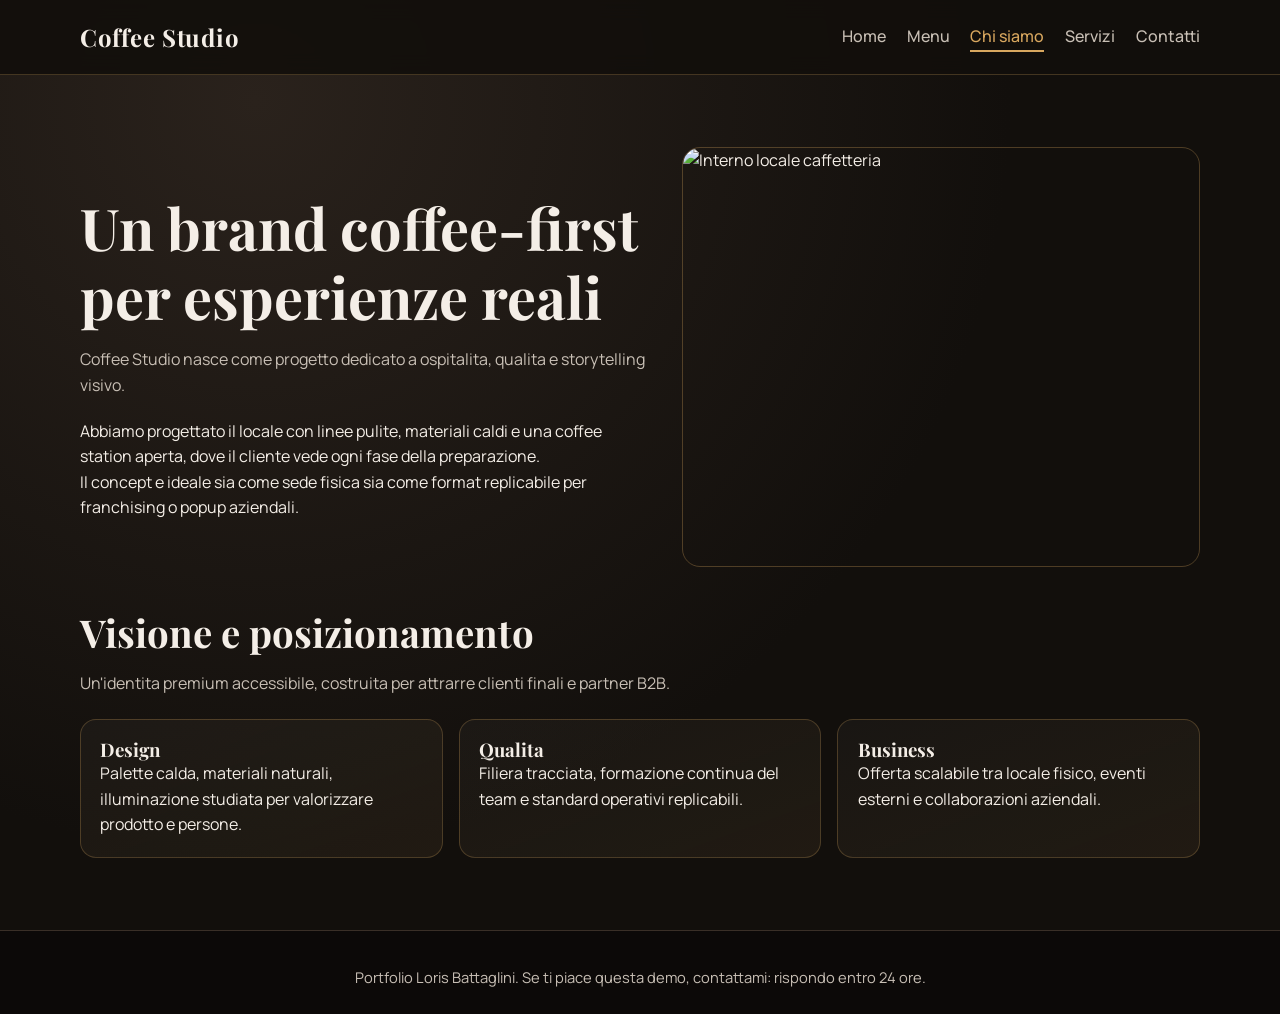
==== assets/html/chi-siamo.html @ 32b48480 "organizzato meglio le cartelle" ====
<!DOCTYPE html>
<html lang="it">
<head>
  <meta charset="UTF-8">
  <meta name="viewport" content="width=device-width, initial-scale=1.0">
  <title>Chi siamo | Coffee Studio - Portfolio Loris Battaglini</title>
  <link rel="stylesheet" href="../css/style.css">
</head>
<body>
  <header class="site-header">
    <div class="container nav-wrap">
      <a class="logo" href="../../index.html">Coffee Studio</a>
      <nav>
        <ul class="nav-links">
          <li><a href="../../index.html">Home</a></li>
          <li><a href="menu.html">Menu</a></li>
          <li><a href="chi-siamo.html" class="active">Chi siamo</a></li>
          <li><a href="servizi.html">Servizi</a></li>
          <li><a href="contatti.html">Contatti</a></li>
        </ul>
      </nav>
    </div>
  </header>

  <main class="section">
    <div class="container grid-two">
      <div>
        <h1>Un brand coffee-first per esperienze reali</h1>
        <p class="lead">Coffee Studio nasce come progetto dedicato a ospitalita, qualita e storytelling visivo.</p>
        <p>Abbiamo progettato il locale con linee pulite, materiali caldi e una coffee station aperta, dove il cliente vede ogni fase della preparazione.</p>
        <p>Il concept e ideale sia come sede fisica sia come format replicabile per franchising o popup aziendali.</p>
      </div>
      <img src="https://images.unsplash.com/photo-1445116572660-236099ec97a0?q=80&w=1200&auto=format&fit=crop" alt="Interno locale caffetteria" class="card-image">
    </div>

    <div class="container section-inner">
      <h2>Visione e posizionamento</h2>
      <p class="lead">Un'identita premium accessibile, costruita per attrarre clienti finali e partner B2B.</p>
      <div class="cards">
        <article class="card">
          <h3>Design</h3>
          <p>Palette calda, materiali naturali, illuminazione studiata per valorizzare prodotto e persone.</p>
        </article>
        <article class="card">
          <h3>Qualita</h3>
          <p>Filiera tracciata, formazione continua del team e standard operativi replicabili.</p>
        </article>
        <article class="card">
          <h3>Business</h3>
          <p>Offerta scalabile tra locale fisico, eventi esterni e collaborazioni aziendali.</p>
        </article>
      </div>
    </div>
  </main>

  <footer class="site-footer compact-footer">
    <p class="copy">Portfolio Loris Battaglini. Se ti piace questa demo, contattami: rispondo entro 24 ore.</p>
  </footer>
  <script src="../javascript/aicoffee.js"></script>
</body>
</html>
---- assets/css/style.css ----
﻿@import url("https://fonts.googleapis.com/css2?family=Playfair+Display:wght@400;600;700&family=Manrope:wght@400;500;700&display=swap");

:root {
  --bg: #120f0c;
  --bg-soft: #1b1713;
  --surface: #241d18;
  --gold: #d8a75f;
  --text: #f4eee7;
  --muted: #c8bfb5;
  --line: #3a2f27;
}

* {
  box-sizing: border-box;
  margin: 0;
  padding: 0;
}

body {
  font-family: "Manrope", sans-serif;
  color: var(--text);
  background: radial-gradient(circle at 20% 10%, #2a221c 0%, var(--bg) 55%);
  line-height: 1.6;
}

.container {
  width: min(1120px, 92%);
  margin: 0 auto;
}

.site-header {
  position: sticky;
  top: 0;
  z-index: 100;
  background: rgba(18, 15, 12, 0.9);
  border-bottom: 1px solid rgba(216, 167, 95, 0.25);
  backdrop-filter: blur(10px);
}

.nav-wrap {
  min-height: 74px;
  display: flex;
  align-items: center;
  justify-content: space-between;
}

.logo {
  color: var(--text);
  text-decoration: none;
  font: 700 1.5rem "Playfair Display", serif;
  letter-spacing: 0.03em;
}

.nav-links {
  list-style: none;
  display: flex;
  gap: 1.3rem;
}

.nav-links a {
  text-decoration: none;
  color: var(--muted);
  font-weight: 500;
  padding-bottom: 0.2rem;
  border-bottom: 2px solid transparent;
}

.nav-links a:hover,
.nav-links a.active {
  color: var(--gold);
  border-color: var(--gold);
}

.hero {
  min-height: 80vh;
  position: relative;
  background: url("https://images.unsplash.com/photo-1447933601403-0c6688de566e?q=80&w=1400&auto=format&fit=crop") center/cover no-repeat;
  display: grid;
  align-items: center;
}

.overlay {
  position: absolute;
  inset: 0;
  background: linear-gradient(to right, rgba(10, 8, 6, 0.85), rgba(10, 8, 6, 0.35));
}

.hero-content {
  position: relative;
  max-width: 720px;
  padding: 5rem 0;
}

.kicker {
  text-transform: uppercase;
  letter-spacing: 0.2em;
  color: var(--gold);
  margin-bottom: 1rem;
}

h1,
h2,
h3,
h4 {
  font-family: "Playfair Display", serif;
  line-height: 1.2;
}

h1 {
  font-size: clamp(2rem, 5vw, 3.6rem);
  margin-bottom: 1rem;
}

h2 {
  font-size: clamp(1.6rem, 3vw, 2.4rem);
  margin-bottom: 1rem;
}

.lead {
  color: var(--muted);
  margin-bottom: 1.25rem;
}

.cta-group {
  display: flex;
  gap: 1rem;
  flex-wrap: wrap;
  margin-top: 1.8rem;
}

.btn {
  display: inline-block;
  border: 1px solid var(--gold);
  color: #17120f;
  background: var(--gold);
  text-decoration: none;
  font-weight: 700;
  border-radius: 999px;
  padding: 0.8rem 1.4rem;
  transition: transform 0.22s ease, box-shadow 0.22s ease, filter 0.22s ease;
}

.btn:hover {
  filter: brightness(1.05);
  transform: translateY(-2px);
  box-shadow: 0 10px 24px rgba(216, 167, 95, 0.24);
}

.btn-outline {
  background: transparent;
  color: var(--text);
}

.btn-ghost {
  background: transparent;
  color: var(--gold);
  border-style: dashed;
}

.btn-ghost:hover {
  color: #17120f;
  background: var(--gold);
}

.section {
  padding: 4.5rem 0;
}

.section-alt {
  background: var(--bg-soft);
  border-top: 1px solid var(--line);
  border-bottom: 1px solid var(--line);
}

.grid-two {
  display: grid;
  grid-template-columns: 1.1fr 1fr;
  gap: 2rem;
  align-items: center;
}

.card-image {
  width: 100%;
  height: 420px;
  object-fit: cover;
  border-radius: 18px;
  border: 1px solid rgba(216, 167, 95, 0.3);
}

.feature-list {
  margin: 1rem 0 1.2rem;
  padding-left: 1.2rem;
}

.text-link {
  color: var(--gold);
  text-underline-offset: 0.25rem;
  transition: color 0.22s ease;
}

.text-link:hover {
  color: #f2c281;
}

.center {
  text-align: center;
}

.cards {
  margin-top: 1.4rem;
  display: grid;
  grid-template-columns: repeat(3, minmax(0, 1fr));
  gap: 1rem;
}

.card {
  background: linear-gradient(160deg, rgba(255, 255, 255, 0.03), rgba(216, 167, 95, 0.08));
  border: 1px solid rgba(216, 167, 95, 0.25);
  border-radius: 16px;
  padding: 1.2rem;
  transition: transform 0.25s ease, border-color 0.25s ease, box-shadow 0.25s ease;
}

.card:hover {
  transform: translateY(-6px);
  border-color: rgba(216, 167, 95, 0.48);
  box-shadow: 0 16px 34px rgba(0, 0, 0, 0.32);
}

.card-thumb {
  width: 100%;
  height: 180px;
  object-fit: cover;
  border-radius: 12px;
  margin-bottom: 0.9rem;
  border: 1px solid rgba(216, 167, 95, 0.35);
  transition: transform 0.3s ease, filter 0.3s ease;
}

.card:hover .card-thumb {
  transform: scale(1.03);
  filter: contrast(1.05) saturate(1.06);
}

.card strong {
  display: inline-block;
  margin-top: 0.8rem;
  color: var(--gold);
}

.menu-grid {
  margin-top: 2rem;
  display: grid;
  grid-template-columns: repeat(3, minmax(0, 1fr));
  gap: 1rem;
}

.menu-block {
  background: var(--surface);
  border: 1px solid var(--line);
  border-radius: 14px;
  padding: 1rem;
  transition: transform 0.22s ease, border-color 0.22s ease;
}

.menu-block:hover {
  transform: translateY(-4px);
  border-color: rgba(216, 167, 95, 0.45);
}

.menu-block p {
  display: flex;
  justify-content: space-between;
  gap: 1rem;
  border-bottom: 1px dashed rgba(200, 191, 181, 0.3);
  padding: 0.6rem 0;
}

.menu-block span {
  color: var(--gold);
}

.contact-layout {
  display: grid;
  grid-template-columns: 1fr 1fr;
  gap: 2rem;
}

.contact-form {
  background: var(--surface);
  border: 1px solid var(--line);
  border-radius: 16px;
  padding: 1rem;
  transition: border-color 0.22s ease, box-shadow 0.22s ease;
}

.contact-form:hover {
  border-color: rgba(216, 167, 95, 0.45);
  box-shadow: 0 10px 28px rgba(0, 0, 0, 0.25);
}

.contact-form label {
  display: block;
  margin-bottom: 0.3rem;
}

.contact-form input,
.contact-form textarea {
  width: 100%;
  margin-bottom: 0.8rem;
  background: #15110e;
  border: 1px solid #3f342c;
  border-radius: 10px;
  padding: 0.7rem;
  color: var(--text);
  transition: border-color 0.2s ease, box-shadow 0.2s ease;
}

.contact-form input:focus,
.contact-form textarea:focus {
  outline: none;
  border-color: var(--gold);
  box-shadow: 0 0 0 3px rgba(216, 167, 95, 0.2);
}

.section-inner {
  margin-top: 2.6rem;
}

.stats-grid {
  margin-top: 1rem;
  display: grid;
  grid-template-columns: repeat(3, minmax(0, 1fr));
  gap: 1rem;
}

.stat {
  background: linear-gradient(160deg, rgba(255, 255, 255, 0.02), rgba(216, 167, 95, 0.08));
  border: 1px solid rgba(216, 167, 95, 0.24);
  border-radius: 16px;
  padding: 1.2rem;
  text-align: center;
  transition: transform 0.22s ease, border-color 0.22s ease;
}

.stat:hover {
  transform: translateY(-5px);
  border-color: rgba(216, 167, 95, 0.45);
}

.stat h3 {
  color: var(--gold);
  margin-bottom: 0.4rem;
}

.site-footer {
  border-top: 1px solid var(--line);
  padding: 2rem 0 1.5rem;
  background: rgba(10, 8, 6, 0.7);
}

.footer-grid {
  display: grid;
  grid-template-columns: repeat(3, minmax(0, 1fr));
  gap: 1rem;
}

.copy {
  text-align: center;
  color: var(--muted);
  margin-top: 1rem;
  font-size: 0.92rem;
}

.compact-footer {
  padding-top: 1.2rem;
}

.footer-cta {
  display: flex;
  justify-content: center;
  margin-top: 0.4rem;
}

.reveal {
  opacity: 0;
  transform: translateY(22px);
  transition: opacity 0.6s ease, transform 0.6s ease;
}

.reveal.is-visible {
  opacity: 1;
  transform: translateY(0);
}

.process-flow {
  margin-top: 1.2rem;
  display: grid;
  grid-template-columns: repeat(3, minmax(0, 1fr));
  gap: 1.2rem;
  position: relative;
}

.process-step {
  background: var(--surface);
  border: 1px solid var(--line);
  border-radius: 16px;
  padding: 1rem;
  position: relative;
  transition: transform 0.22s ease, border-color 0.22s ease;
}

.process-step:not(:last-child)::after {
  content: ">";
  position: absolute;
  right: -0.72rem;
  top: 1.1rem;
  color: var(--gold);
  font-weight: 700;
}

.process-step:hover {
  transform: translateY(-4px);
  border-color: rgba(216, 167, 95, 0.45);
}

.step-badge {
  display: inline-flex;
  align-items: center;
  justify-content: center;
  width: 34px;
  height: 34px;
  border-radius: 50%;
  background: rgba(216, 167, 95, 0.18);
  border: 1px solid rgba(216, 167, 95, 0.45);
  color: var(--gold);
  font-weight: 700;
  margin-bottom: 0.6rem;
}

.process-step h3 {
  margin-bottom: 0.45rem;
}

.process-flow.no-cards {
  gap: 0;
  border: 1px solid var(--line);
  border-radius: 16px;
  overflow: hidden;
  background: linear-gradient(160deg, rgba(255, 255, 255, 0.02), rgba(216, 167, 95, 0.07));
}

.process-flow.no-cards .process-step {
  background: transparent;
  border: none;
  border-right: 1px solid var(--line);
  border-radius: 0;
  min-height: 100%;
}

.process-flow.no-cards .process-step:last-child {
  border-right: none;
}

@media (max-width: 900px) {
  .nav-wrap {
    flex-direction: column;
    align-items: flex-start;
    gap: 0.6rem;
    padding: 0.8rem 0;
  }

  .nav-links {
    flex-wrap: wrap;
    gap: 0.9rem;
  }

  .grid-two,
  .menu-grid,
  .cards,
  .stats-grid,
  .process-flow,
  .contact-layout,
  .footer-grid {
    grid-template-columns: 1fr;
  }

  .process-flow::before {
    display: none;
  }

  .process-step:not(:last-child)::after {
    content: "";
  }

  .card-image {
    height: 300px;
  }
}
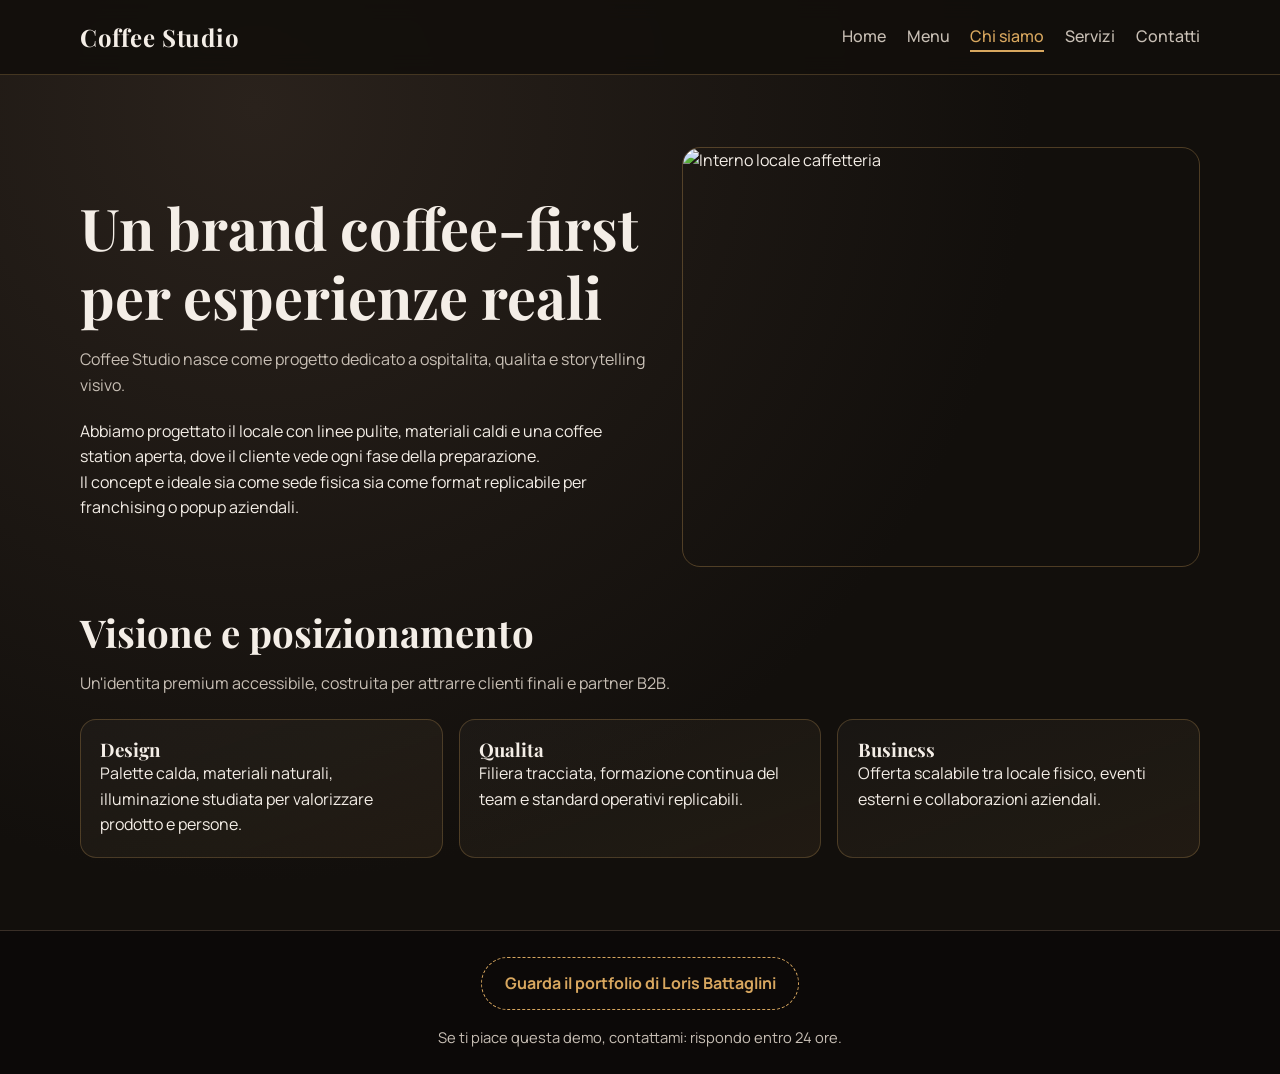
==== commit 93cb1c2e: "centrato il footer in home e messo display flex nella cta" ====
--- a/assets/html/chi-siamo.html
+++ b/assets/html/chi-siamo.html
@@ -1,4 +1,4 @@
-<!DOCTYPE html>
+﻿<!DOCTYPE html>
 <html lang="it">
 <head>
   <meta charset="UTF-8">
@@ -54,7 +54,10 @@
   </main>
 
   <footer class="site-footer compact-footer">
-    <p class="copy">Portfolio Loris Battaglini. Se ti piace questa demo, contattami: rispondo entro 24 ore.</p>
+   <div class="footer-cta">
+      <a class="btn btn-ghost" href="https://github.com/lorispc11052001-stack/portfolio-personale.git" target="_blank" rel="noopener noreferrer">Guarda il portfolio di Loris Battaglini</a>
+    </div>
+    <p class="copy">Se ti piace questa demo, contattami: rispondo entro 24 ore.</p>
   </footer>
   <script src="../javascript/aicoffee.js"></script>
 </body>
--- a/assets/css/style.css
+++ b/assets/css/style.css
@@ -363,6 +363,7 @@
   display: grid;
   grid-template-columns: repeat(3, minmax(0, 1fr));
   gap: 1rem;
+  text-align: center;
 }
 
 .copy {
@@ -380,6 +381,13 @@
   display: flex;
   justify-content: center;
   margin-top: 0.4rem;
+}
+
+.container-footer-cta{
+  display: flex;
+  justify-content: center;
+  padding-top: 20px;
+  gap: 15px;
 }
 
 .reveal {
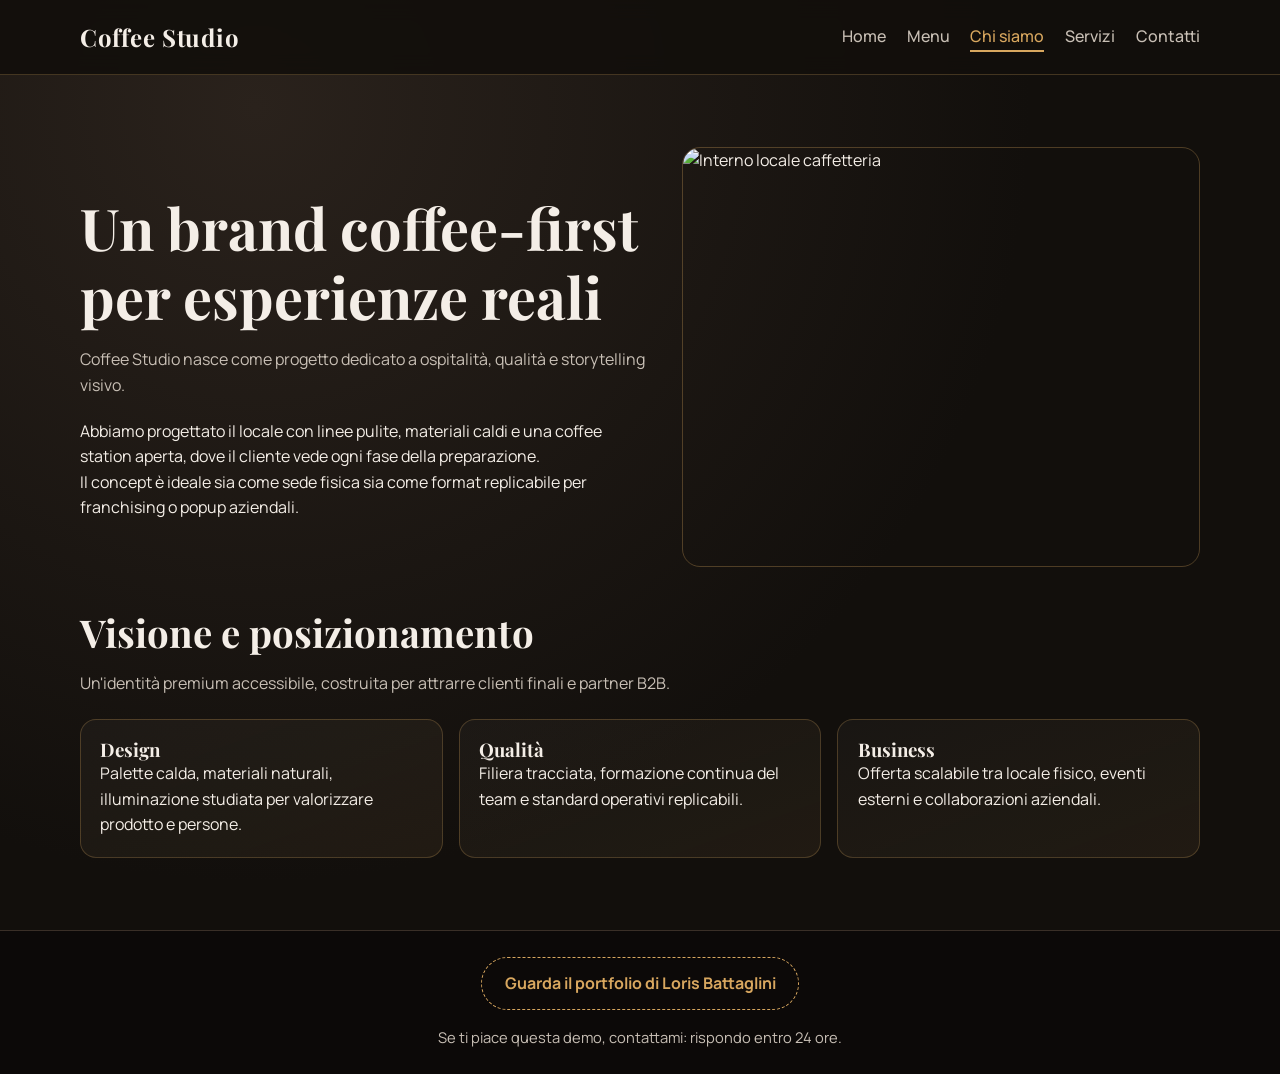
==== commit 661c5a6b: "accenti ok" ====
--- a/assets/html/chi-siamo.html
+++ b/assets/html/chi-siamo.html
@@ -1,4 +1,4 @@
-﻿<!DOCTYPE html>
+<!DOCTYPE html>
 <html lang="it">
 <head>
   <meta charset="UTF-8">
@@ -26,23 +26,23 @@
     <div class="container grid-two">
       <div>
         <h1>Un brand coffee-first per esperienze reali</h1>
-        <p class="lead">Coffee Studio nasce come progetto dedicato a ospitalita, qualita e storytelling visivo.</p>
+        <p class="lead">Coffee Studio nasce come progetto dedicato a ospitalità, qualità e storytelling visivo.</p>
         <p>Abbiamo progettato il locale con linee pulite, materiali caldi e una coffee station aperta, dove il cliente vede ogni fase della preparazione.</p>
-        <p>Il concept e ideale sia come sede fisica sia come format replicabile per franchising o popup aziendali.</p>
+        <p>Il concept è ideale sia come sede fisica sia come format replicabile per franchising o popup aziendali.</p>
       </div>
       <img src="https://images.unsplash.com/photo-1445116572660-236099ec97a0?q=80&w=1200&auto=format&fit=crop" alt="Interno locale caffetteria" class="card-image">
     </div>
 
     <div class="container section-inner">
       <h2>Visione e posizionamento</h2>
-      <p class="lead">Un'identita premium accessibile, costruita per attrarre clienti finali e partner B2B.</p>
+      <p class="lead">Un'identità premium accessibile, costruita per attrarre clienti finali e partner B2B.</p>
       <div class="cards">
         <article class="card">
           <h3>Design</h3>
           <p>Palette calda, materiali naturali, illuminazione studiata per valorizzare prodotto e persone.</p>
         </article>
         <article class="card">
-          <h3>Qualita</h3>
+          <h3>Qualità</h3>
           <p>Filiera tracciata, formazione continua del team e standard operativi replicabili.</p>
         </article>
         <article class="card">
@@ -55,7 +55,7 @@
 
   <footer class="site-footer compact-footer">
    <div class="footer-cta">
-      <a class="btn btn-ghost" href="https://github.com/lorispc11052001-stack/portfolio-personale.git" target="_blank" rel="noopener noreferrer">Guarda il portfolio di Loris Battaglini</a>
+      <a class="btn btn-ghost" href="https://Loris-Battaglini.github.io/" target="_blank" rel="noopener noreferrer">Guarda il portfolio di Loris Battaglini</a>
     </div>
     <p class="copy">Se ti piace questa demo, contattami: rispondo entro 24 ore.</p>
   </footer>
--- a/assets/css/style.css
+++ b/assets/css/style.css
@@ -140,6 +140,8 @@
   transition: transform 0.22s ease, box-shadow 0.22s ease, filter 0.22s ease;
 }
 
+.scopri-menu-btn{margin-top: 15px;}
+
 .btn:hover {
   filter: brightness(1.05);
   transform: translateY(-2px);
@@ -149,6 +151,7 @@
 .btn-outline {
   background: transparent;
   color: var(--text);
+  margin-top: 15px;
 }
 
 .btn-ghost {
